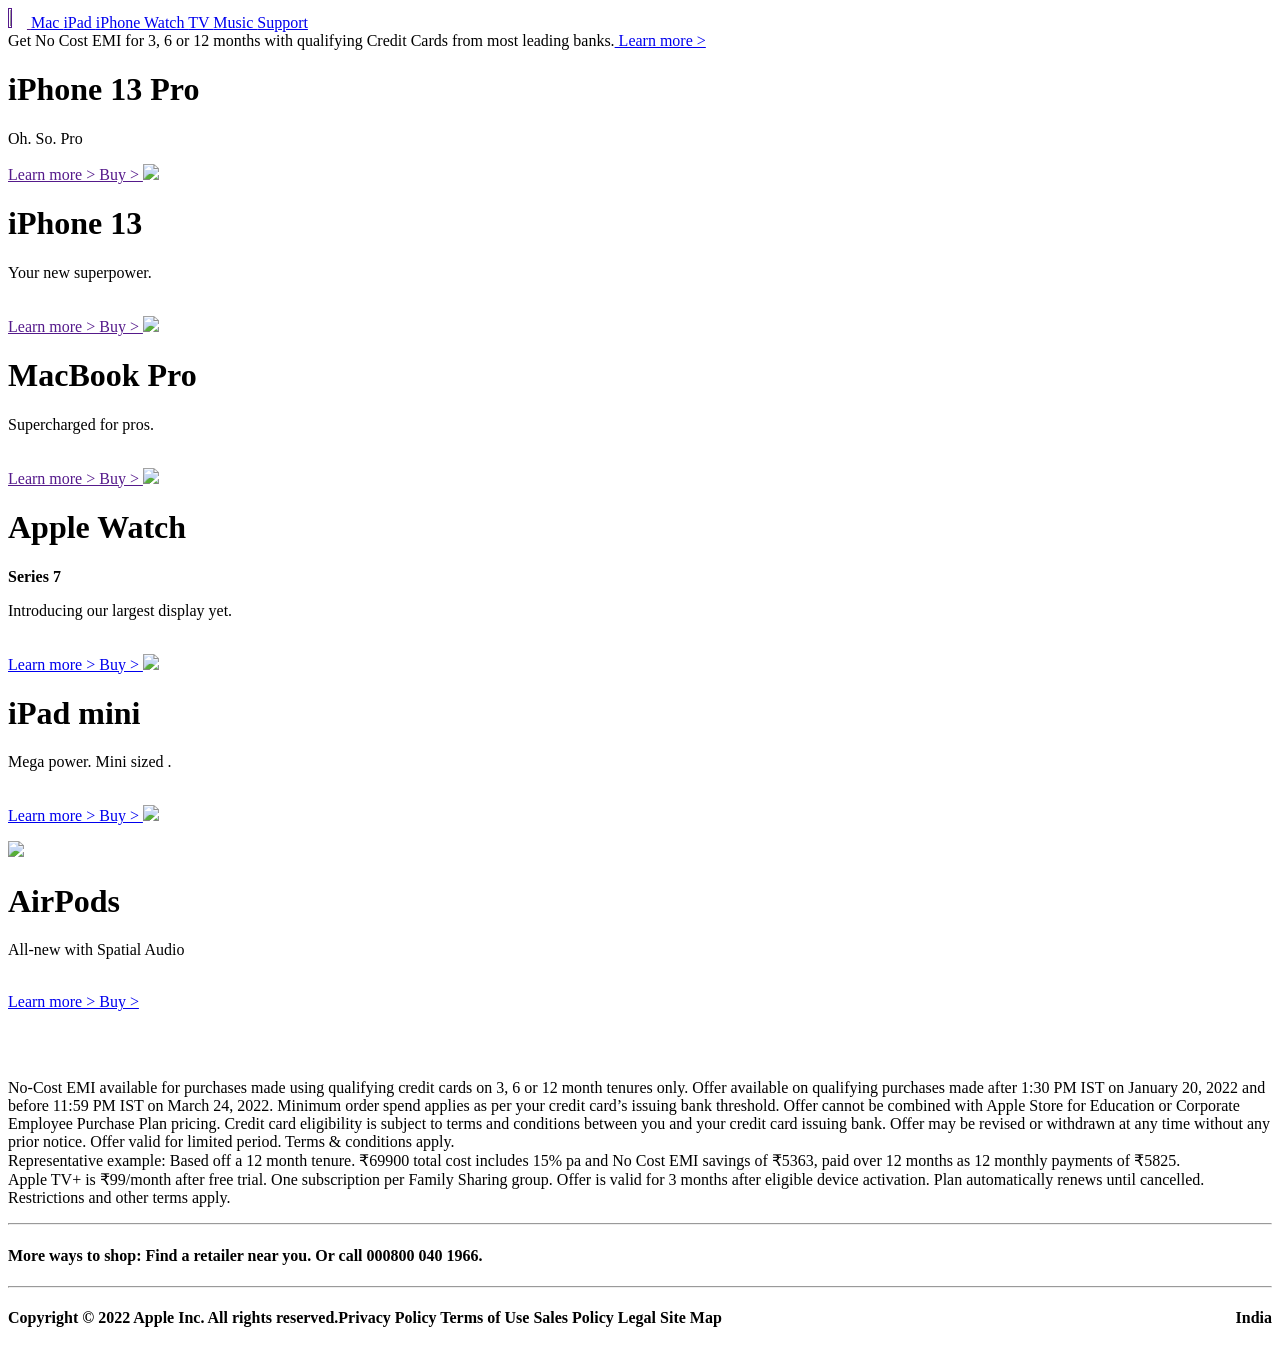
==== newDesign.html @ 17569bac "Create newDesign.html" ====
<!DOCTYPE html>
<html lang="en">
  <head>
    <title>Clone an Apple Website</title>
    <meta charset="UTF-8" />
    <meta name="viewport" content="width=device-width" />
    <link rel="stylesheet" href="styles.css" />
  </head>
  <body>
  <header>
  <div class = "container">
  <div id = "header">
			<a href="">
      <img src="https://upload.wikimedia.org/wikipedia/commons/thumb/1/1b/Apple_logo_grey.svg/1200px-Apple_logo_grey.svg.png" width="1.5%" height="1.5%"> </a>
			<a href="#"> Mac </a>
			<a href="#"> iPad </a>
			<a href="#"> iPhone </a>
			<a href="#"> Watch </a>
			<a href="#"> TV </a>
			<a href="#"> Music </a>
			<a href="#"> Support </a>
		</div>
<div class= "header2"> Get No Cost EMI for 3, 6 or 12 months with qualifying Credit Cards from most leading banks.<a href="#"> Learn more ></a>
</header>
		<div id="main-box">
			<h1>iPhone 13 Pro</h1>
    	<p>Oh. So. Pro</p>
      <a href =""> Learn more > Buy >  </a>

  	  <img src="https://www.apple.com/in/iphone-13-pro/images/key-features/hero/hero_sierra-blue__vdttvbrqmv6y_large.jpg" width="58%">
</div>
  <div class = "mainbox2">
  <h1> iPhone 13 </h1>
  <p> Your new superpower.<p>
  <br>
  <a href =""> Learn more > Buy > </a>
 <img src="https://www.apple.com/v/iphone-13/e/images/meta/iphone-13_overview__fpjuzw2ncqmy_og.png" >
</div>
  <div class = "mainbox3">
  <h1> MacBook Pro </h1>
  <p> Supercharged for pros.<p>
  <br>
  <a href =""> Learn more > Buy > </a>
 <img src="https://store.storeimages.cdn-apple.com/4982/as-images.apple.com/is/mbp-spacegray-select-202011_GEO_US?wid=904&hei=840&fmt=jpeg&qlt=80&.v=1632948875000" >
  </div>
  <div class = "mainbox4">

    <h1> Apple Watch </h1>
    <p> <b> Series 7 </b> </p>
    <p style=" color: black"> Introducing our largest display yet.</p>
    <br>
   <a href ="#"> Learn more > Buy > </a>
    <img src="https://www.apple.com/v/apple-watch-series-7/c/images/overview/hero/hero_colors_green__beokeads7ng2_large.jpg" >
  </div>
  <div class = "mainbox5">
    <h1>  iPad  mini  </h1>
  <p> Mega power. Mini sized .<p>
  <br>
  <a href ="#"> Learn more > Buy > </a>
  <img src=" https://images.macrumors.com/article-new/2013/09/ipad-mini-6-lineup.jpg" >
</div>
  <div class = "mainbox6">
  <img src="https://media.wired.com/photos/618048b16fe08d62522d94c2/3:2/w_2400,h_1600,c_limit/Gear-Apple-Airpods-3-2021-Review.jpg">
     <h1> AirPods </h1>
    <p> All-new with Spatial Audio <p>
    <br>
    <a href ="#"> Learn more > Buy > </a>
       </div>
  <br>
  <br>
  <footer>
    <div class = "footer">
    <p> No-Cost EMI available for purchases made using qualifying credit cards on 3, 6 or 12 month tenures only. Offer available on qualifying purchases made after 1:30 PM IST on January 20, 2022 and before 11:59 PM IST on March 24, 2022. Minimum order spend applies as per your credit card’s issuing bank threshold. Offer cannot be combined with Apple Store for Education or Corporate Employee Purchase Plan pricing. Credit card eligibility is subject to terms and conditions between you and your credit card issuing bank. Offer may be revised or withdrawn at any time without any prior notice. Offer valid for limited period. Terms & conditions apply.<br>
     Representative example: Based off a 12 month tenure. ₹69900 total cost includes 15% pa and No Cost EMI savings of ₹5363, paid over 12 months as 12 monthly payments of ₹5825.<br>
      Apple TV+ is ₹99/month after free trial. One subscription per Family Sharing group. Offer is valid for 3 months after eligible device activation. Plan automatically renews until cancelled. Restrictions and other terms apply.
      </p>
      <hr>
      <h4> More ways to shop: <a> Find a retailer near you. </a> Or call 000800 040 1966.</h4>
            <hr>
     <h4>Copyright © 2022 Apple Inc. All rights reserved.Privacy Policy Terms of Use Sales Policy Legal Site Map <b> <span style= "float:right"> India </b> <h4>
  </div>
      </footer>
  </div>
  </body>
</html>
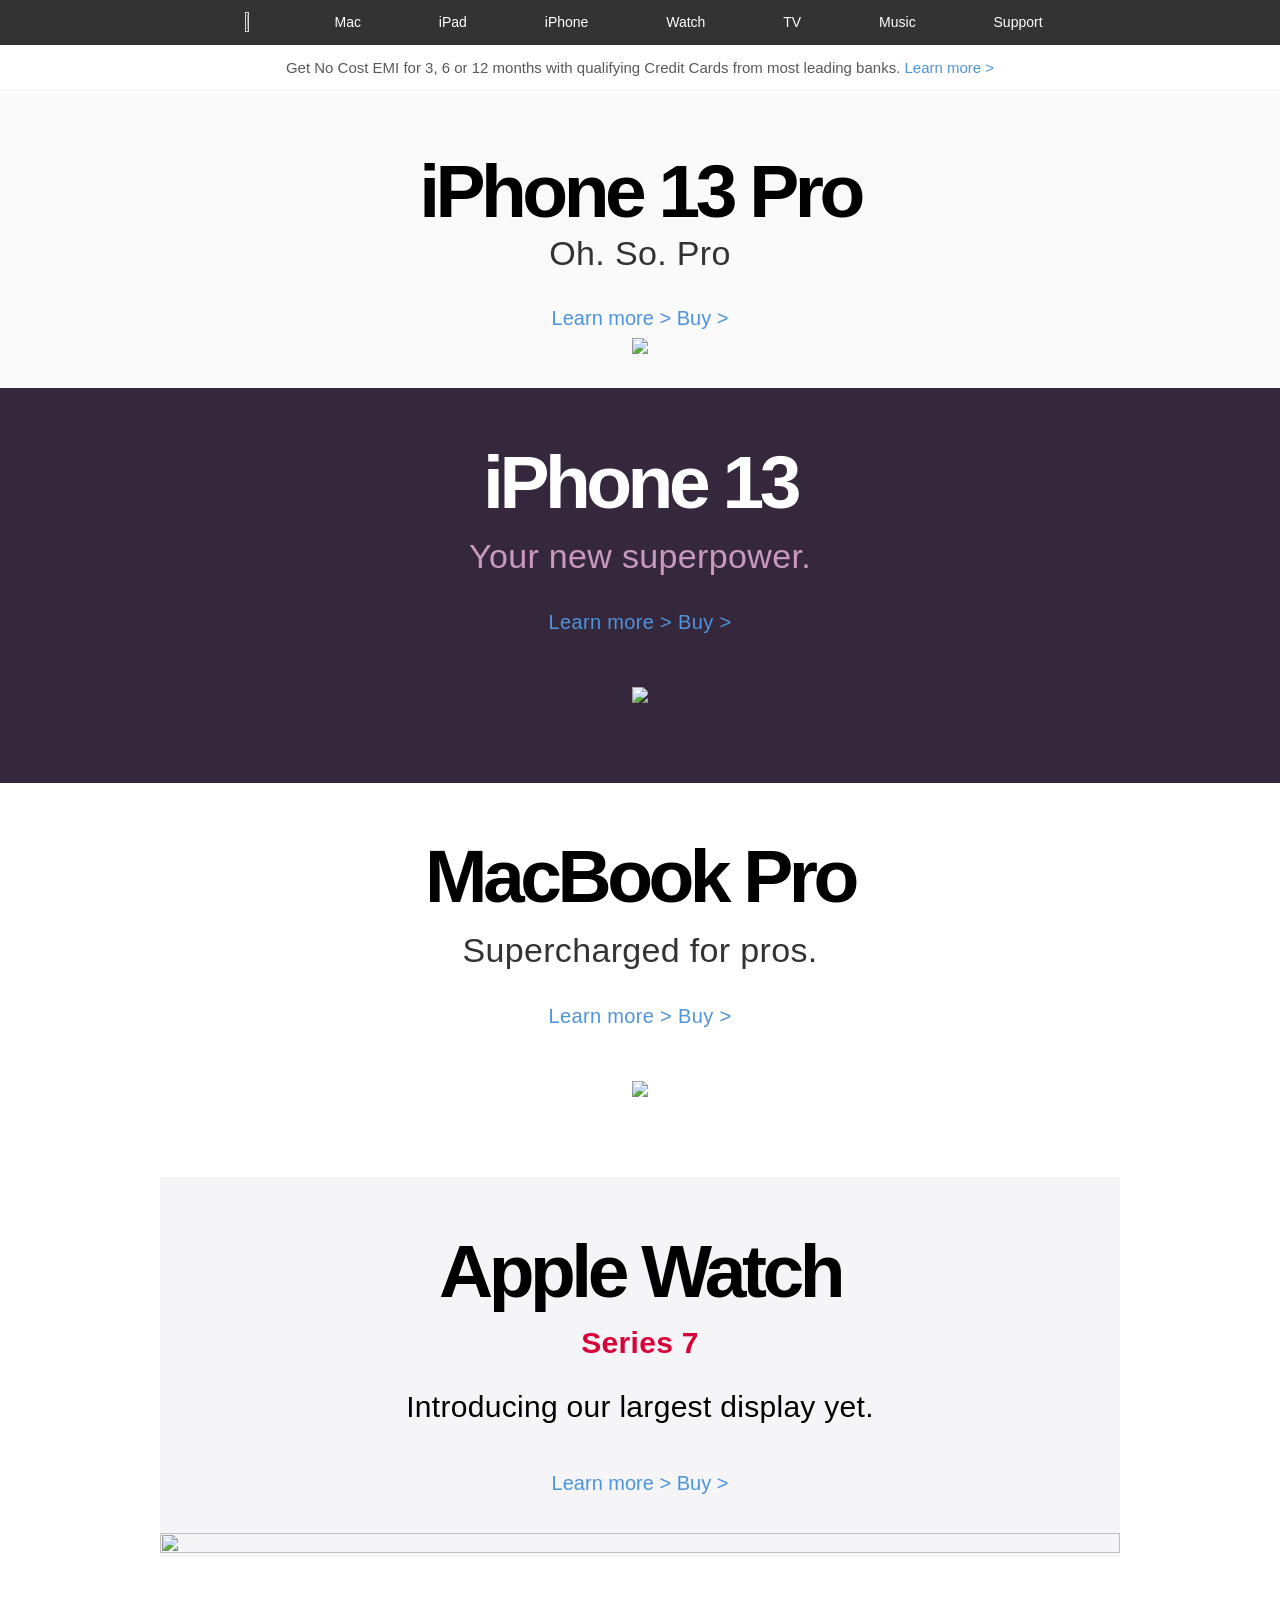
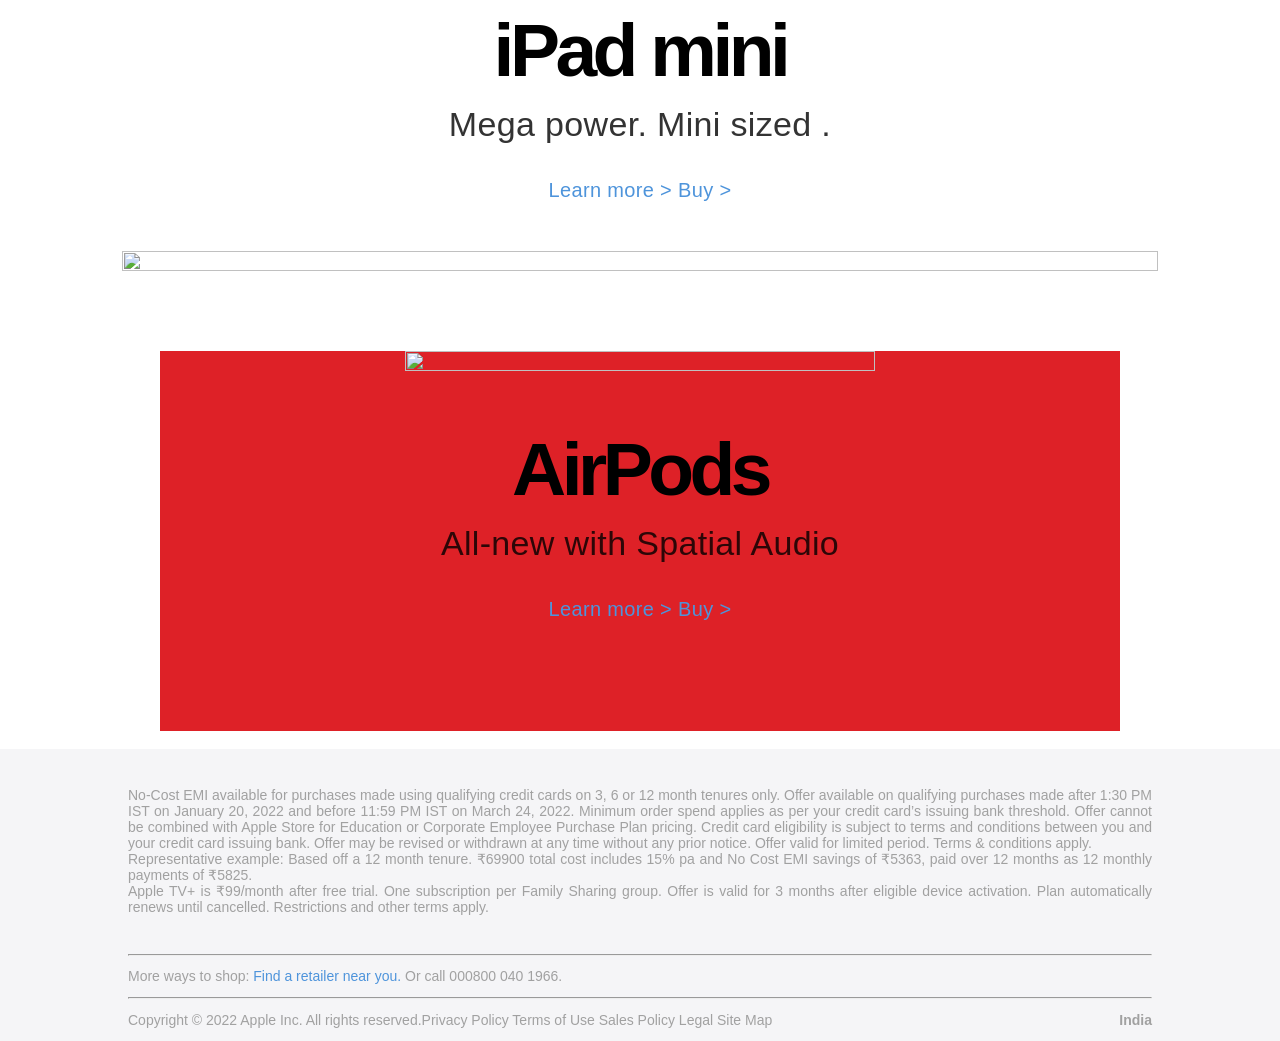
==== commit 918916d8: "Update newDesign.html" ====
--- a/newDesign.html
+++ b/newDesign.html
@@ -1,10 +1,19 @@
 <!DOCTYPE html>
 <html lang="en">
   <head>
+	  <!-- Google tag (gtag.js) -->
+    <script async src="https://www.googletagmanager.com/gtag/js?id=G-2DY8PB5340"></script>
+    <script>
+      window.dataLayer = window.dataLayer || [];
+      function gtag(){dataLayer.push(arguments);}
+      gtag('js', new Date());
+    
+      gtag('config', 'G-2DY8PB5340');
+    </script>
     <title>Clone an Apple Website</title>
     <meta charset="UTF-8" />
     <meta name="viewport" content="width=device-width" />
-    <link rel="stylesheet" href="styles.css" />
+    <link rel="stylesheet" href="./newDesign.css" />
   </head>
   <body>
   <header>
--- a/newDesign.css
+++ b/newDesign.css
@@ -0,0 +1,355 @@
+*{
+  box-sizing: border-box;
+}
+
+body{
+  background-color:#ffffff;
+  text-align:center;
+  margin: 0;
+  padding: 0;
+}
+#header{
+    display: inline-block;
+    background-color: rgba(0,0,0,0.8);
+    width: 100%;
+    line-height: 2.8;
+    cursor: pointer;
+}
+#header a{
+    padding: 0px 37px;
+    font-size: 14px;
+    text-decoration: none;
+    color: white;
+    font-family: "Arial";
+    cursor: pointer;
+}
+
+#header:hover{
+  background-image:linear-gradient(to right,rgba(255,0,0,0.7),rgba(98,52,140,0.7));
+}
+
+#header a img{
+    position: relative;
+    top: 5px;
+    opacity: 0.8;
+    border-radius: 30%;
+    cursor: pointer;
+}
+
+.header2{
+  background-color:#ffffff;
+  text-align:center;
+  margin: 1%;
+  padding: 1px;
+  font-family:"Arial";
+  font-size: 15px;
+  color:#595959;
+}
+
+.header2 a{
+  text-decoration: none;
+  color:#4e94db;
+
+}
+.header2 a:hover{
+   text-decoration: underline;
+}
+#main-box{
+    display: inline-block;
+    background: rgba(0,0,0,0.02);
+    width: 100%;
+    text-align: center;
+    cursor: pointer;
+}
+
+#main-box h1{
+    font-size: 75px;
+    letter-spacing: -.06em;
+    position: relative;
+    top: 10px;
+    line-height: 1.1;
+    font-family: "Arial";
+  cursor: pointer;
+}
+
+#main-box p{
+    font-size: 34px;
+    letter-spacing: .01em;
+    font-family:"Arial";
+    position: relative;
+    bottom: 38px;
+    color: rgba(0,0,0,0.8);
+  cursor: pointer;
+}
+
+#main-box a{
+  font-size:20px;
+  color:#4e94db;
+  position: relative;
+  bottom: 38px;
+  text-decoration: none;
+  font-family:"Arial";
+  display:block;
+  cursor: pointer;
+}
+
+#main-box a:hover{
+   text-decoration: underline;
+}
+
+#main-box img {
+    position: relative;
+    bottom: 30px;
+    width:85%;
+
+}
+
+.mainbox2{
+  display: inline-block;
+  background-color :#35283c;
+  font-family: "Arial";
+  width: 100%;
+  text-align: center;
+}
+
+.mainbox2 h1{
+  color: #ffffff;
+  font-size: 75px;
+  letter-spacing: -.06em;
+}
+
+.mainbox2 p{
+   position: relative;
+   bottom: 38px;
+   font-size: 34px;
+   letter-spacing: .01em;
+   color:#c999bd;
+}
+
+.mainbox2 a{
+  font-size: 20px;
+  color:#4e94db;
+  position: relative;
+  bottom: 38px;
+  text-decoration: none;
+  font-family:"Arial";
+  display:block;
+}
+.mainbox2 a:hover{
+   text-decoration: underline;
+}
+
+#mainbox2 img {
+    position: relative;
+    bottom: 30px;
+    width:85%;
+    margin: 100%;
+}
+
+.mainbox3{
+  display: inline-block;
+  background-color :#ffffff;
+  font-family: "Arial";
+  width: 100%;
+  text-align: center;
+}
+
+.mainbox3 h1{
+  color: black;
+  font-size: 75px;
+  letter-spacing: -.06em;
+}
+
+.mainbox3 p{
+   position: relative;
+   bottom: 38px;
+   font-size: 34px;
+   letter-spacing: .01em;
+   color: rgba(0,0,0,0.8);
+}
+
+.mainbox3 a{
+  font-size: 20px;
+  color:#4e94db;
+  position: relative;
+  bottom: 38px;
+  text-decoration: none;
+  font-family:"Arial";
+  display:block;
+}
+
+.mainbox3 a:hover{
+   text-decoration: underline;
+}
+
+#mainbox3 img {
+    position: relative;
+    bottom: 30px;
+    width:85%;
+    margin: 100%;
+}
+
+.mainbox4 {
+  display: inline-block;
+  background-color :#f5f5f7;
+  font-family: "Arial";
+  width: 75%;
+  text-align: center;
+}
+
+.mainbox4 h1{
+  color: black;
+  font-size: 75px;
+  letter-spacing: -.06em;
+
+}
+
+.mainbox4 p{
+   position: relative;
+   bottom: 38px;
+   font-size: 30px;
+   letter-spacing: .01em;
+   color:#d90238;
+}
+
+.mainbox4 a{
+  font-size: 20px;
+  color:#4e94db;
+  position: relative;
+  bottom: 38px;
+  text-decoration: none;
+  font-family:"Arial";
+  display:block;
+}
+
+.mainbox4 a:hover{
+   text-decoration: underline;
+}
+
+.mainbox4 img{
+  width:100%;
+  height:100%;
+}
+
+.mainbox5 {
+  display: inline-block;
+  background-color :#ffffff;
+  font-family: "Arial";
+  width: 100%;
+  text-align: center;
+}
+
+.mainbox5 h1{
+  color: black;
+  font-size: 75px;
+  letter-spacing: -.06em;
+}
+
+.mainbox5 p{
+   position: relative;
+   bottom: 38px;
+   font-size: 34px;
+   letter-spacing: .01em;
+   color: rgba(0,0,0,0.8);
+}
+
+.mainbox5 a{
+  font-size: 20px;
+  color:#4e94db;
+  position: relative;
+  bottom: 38px;
+  text-decoration: none;
+  font-family:"Arial";
+  display : block;
+}
+
+.mainbox5 a:hover{
+   text-decoration: underline;
+}
+
+.mainbox5 img{
+  width:90%;
+  height:90%;
+}
+
+.mainbox6{
+  display: inline-block;
+  background-color :#de2127;
+  font-family: "Arial";
+  text-align: center;
+  width: 75%;
+}
+
+.mainbox6 img{
+  width:70%;
+  height:50%;
+}
+
+.mainbox6 h1{
+  color: black;
+  font-size: 75px;
+  letter-spacing: -.06em;
+}
+
+.mainbox6 p{
+   position: relative;
+   bottom: 38px;
+   font-size: 34px;
+   letter-spacing: .01em;
+   color: rgba(0,0,0,0.8);
+}
+
+.mainbox6 a{
+  font-size: 20px;
+  color:#4e94db;
+  position: relative;
+  bottom: 38px;
+  text-decoration: none;
+  font-family:"Arial";
+  display : block;
+}
+
+.mainbox6 a:hover{
+   text-decoration: underline;
+}
+.footer{
+  font-size:14px;
+  display: inline-block;
+  background-color :#f5f5f7;
+  font-family: "Arial";
+}
+
+.footer p{
+  margin-top:3%;
+  margin-bottom:3%;
+  margin-left:10%;
+  margin-right:10%;
+  text-align:justify;
+  color:#a1a1a1;
+}
+.footer hr{
+  color:#a1a1a1;
+  width:80%;
+  float:center;
+  line-height:normal;
+
+}
+.footer a{
+  color:#4e94db;
+  cursor:pointer;
+}
+
+.footer a:hover{
+   text-decoration: underline;
+}
+
+footer h4{
+  margin-top:1%;
+  margin-bottom:1%;
+  margin-left:10%;
+  margin-right:10%;
+  text-align:justify;
+  color:#a1a1a1;
+  font-family:"Arial";
+  font-weight:normal;
+}
